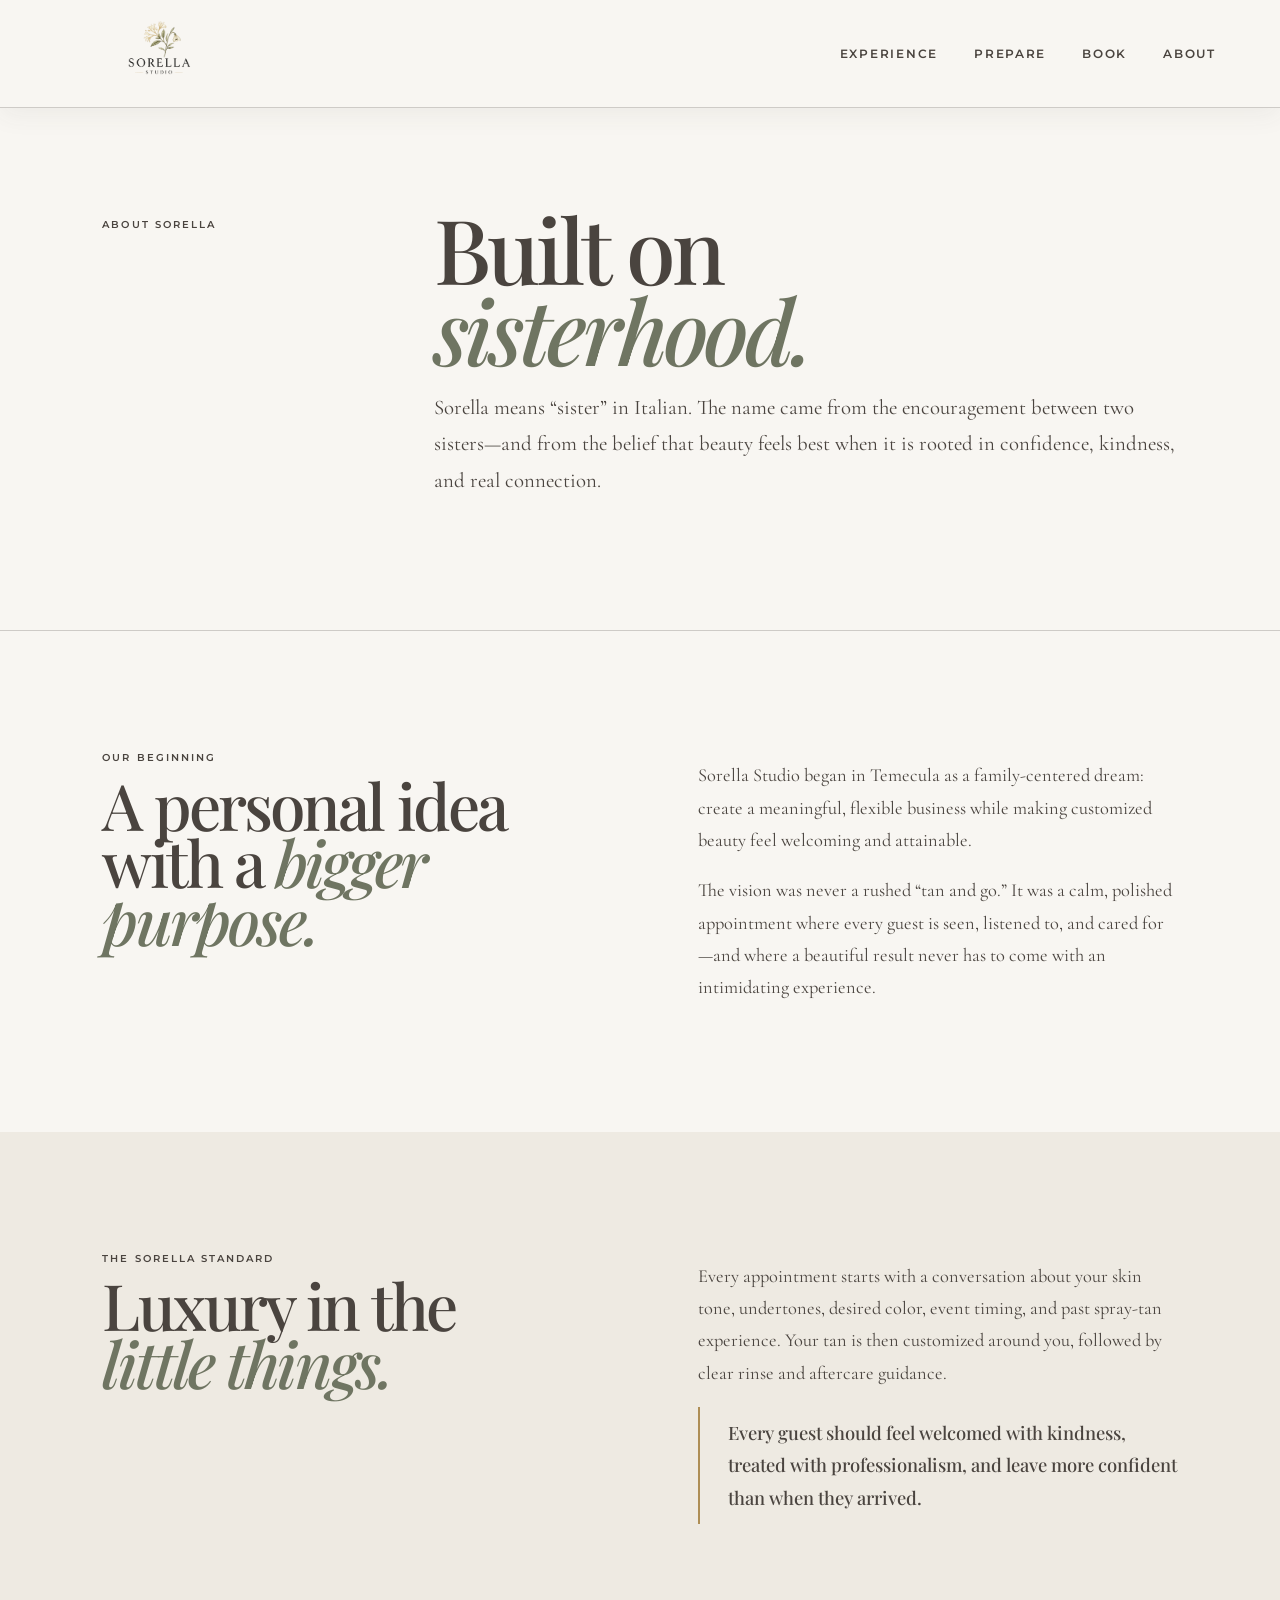
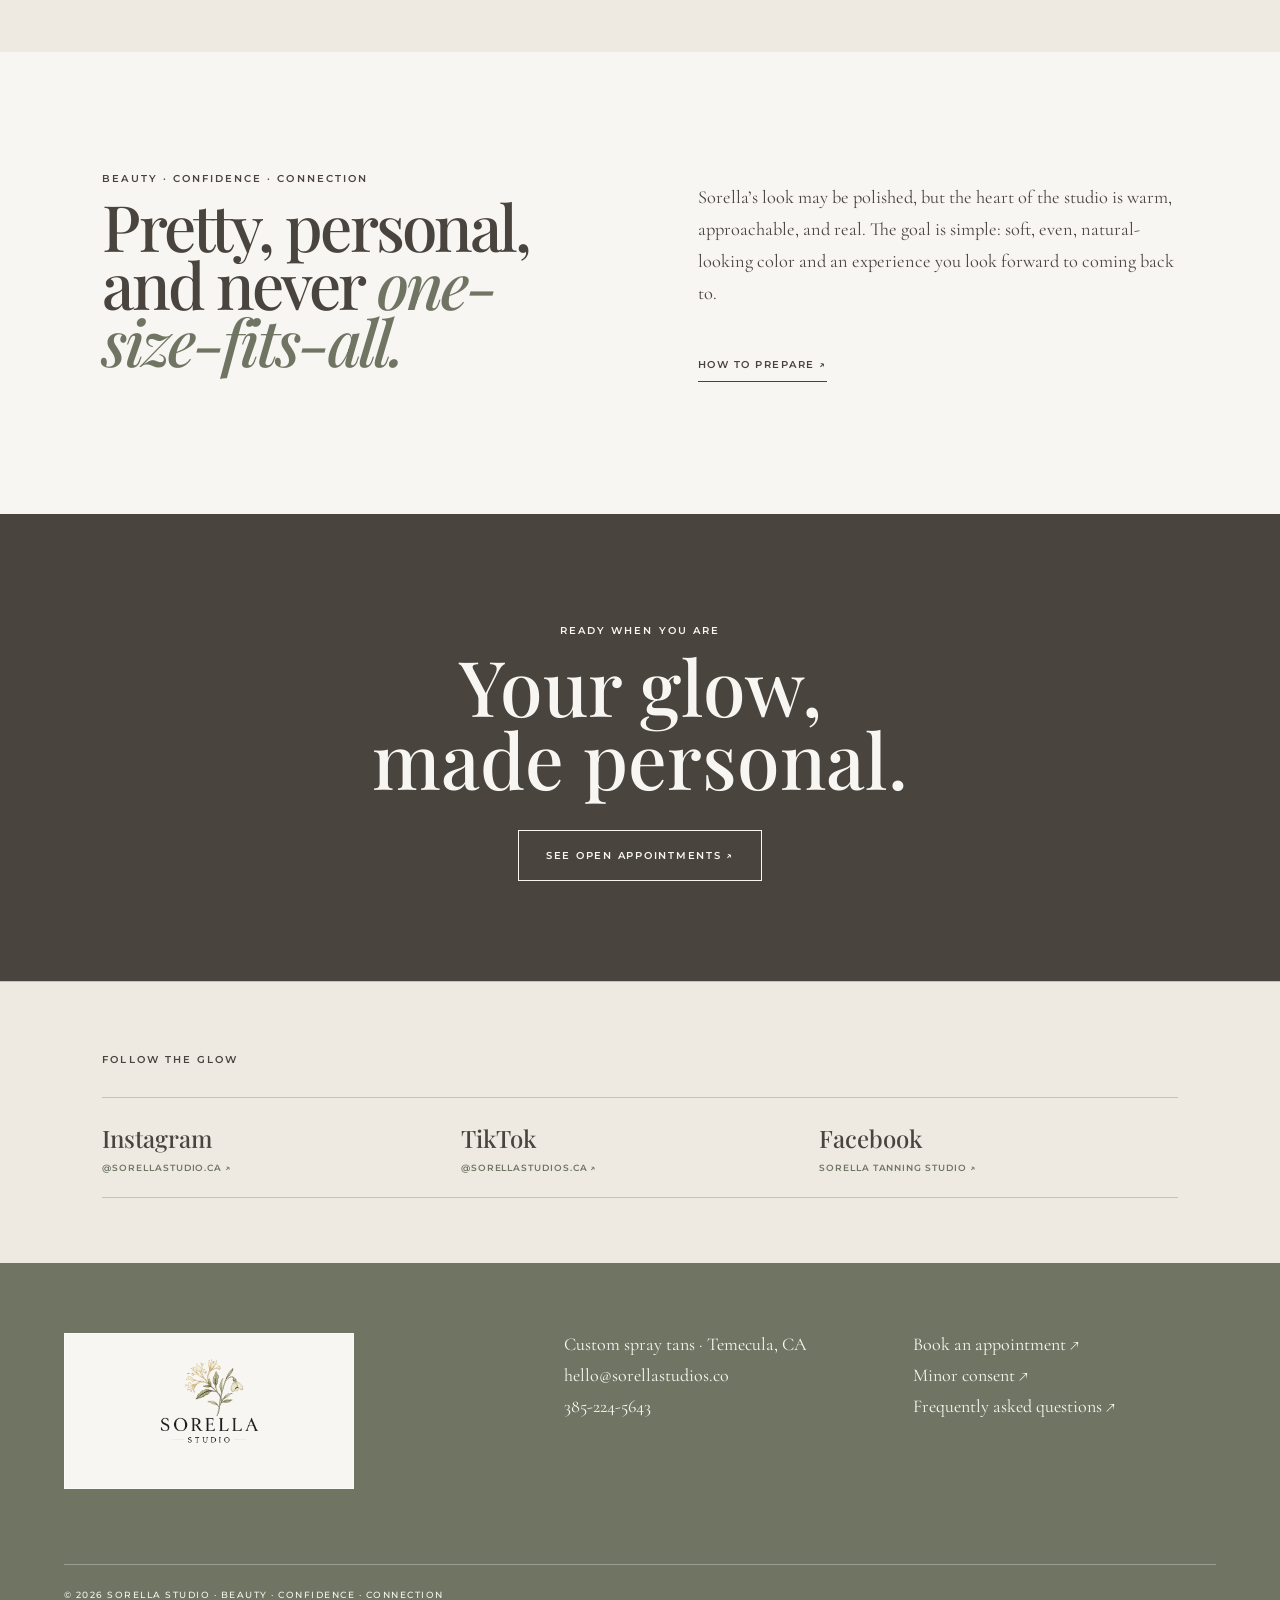
==== about.html @ 7b202d1c "Add About Sorella page" ====
<!doctype html>
<html lang="en">
<head>
  <meta charset="utf-8">
  <meta name="viewport" content="width=device-width,initial-scale=1">
  <title>About Sorella Studio | Temecula Spray Tans</title>
  <meta name="description" content="Meet the story and promise behind Sorella Studio, a warm, personalized custom spray-tan studio in Temecula, California.">
  <meta property="og:title" content="About Sorella Studio">
  <meta property="og:description" content="Beauty, confidence, and connection—made personal in Temecula, California.">
  <meta property="og:image" content="https://sorellastudios.co/sorella-logo.png">
  <link rel="stylesheet" href="styles.css">
</head>
<body>
  <main>
    <nav class="nav" aria-label="Main navigation">
      <a class="logo-link" href="index.html#top" aria-label="Sorella Studio home"><img src="sorella-logo-compact.png" alt="Sorella Studio"></a>
      <div class="navlinks"><a href="index.html#experience">Experience</a><a href="index.html#prepare">Prepare</a><a href="index.html#booking">Book</a><a href="about.html" aria-current="page">About</a></div>
    </nav>

    <section class="about-hero">
      <p class="section-no">ABOUT SORELLA</p>
      <div><h1>Built on<br><em>sisterhood.</em></h1><p>Sorella means “sister” in Italian. The name came from the encouragement between two sisters—and from the belief that beauty feels best when it is rooted in confidence, kindness, and real connection.</p></div>
    </section>

    <section class="about-block">
      <div><p class="section-no">OUR BEGINNING</p><h2>A personal idea<br>with a <em>bigger purpose.</em></h2></div>
      <div class="about-copy"><p>Sorella Studio began in Temecula as a family-centered dream: create a meaningful, flexible business while making customized beauty feel welcoming and attainable.</p><p>The vision was never a rushed “tan and go.” It was a calm, polished appointment where every guest is seen, listened to, and cared for—and where a beautiful result never has to come with an intimidating experience.</p></div>
    </section>

    <section class="about-block alt">
      <div><p class="section-no">THE SORELLA STANDARD</p><h2>Luxury in the<br><em>little things.</em></h2></div>
      <div class="about-copy"><p>Every appointment starts with a conversation about your skin tone, undertones, desired color, event timing, and past spray-tan experience. Your tan is then customized around you, followed by clear rinse and aftercare guidance.</p><p class="promise">Every guest should feel welcomed with kindness, treated with professionalism, and leave more confident than when they arrived.</p></div>
    </section>

    <section class="about-block">
      <div><p class="section-no">BEAUTY · CONFIDENCE · CONNECTION</p><h2>Pretty, personal,<br>and never <em>one-size-fits-all.</em></h2></div>
      <div class="about-copy"><p>Sorella’s look may be polished, but the heart of the studio is warm, approachable, and real. The goal is simple: soft, even, natural-looking color and an experience you look forward to coming back to.</p><a class="text-link" href="index.html#prepare">HOW TO PREPARE ↗</a></div>
    </section>

    <section class="about-cta"><p class="section-no">READY WHEN YOU ARE</p><h2>Your glow,<br>made personal.</h2><a class="book-now" href="https://calendar.app.google/5FwkDNFays5CYyWGA" target="_blank" rel="noreferrer">SEE OPEN APPOINTMENTS ↗</a></section>

    <section class="socials" aria-label="Sorella Studio social media">
      <p class="section-no">FOLLOW THE GLOW</p>
      <div><a href="https://www.instagram.com/sorellastudio.ca/" target="_blank" rel="noreferrer">Instagram <span>@sorellastudio.ca ↗</span></a><a href="https://www.tiktok.com/@sorellastudios.ca" target="_blank" rel="noreferrer">TikTok <span>@sorellastudios.ca ↗</span></a><a href="https://www.facebook.com/profile.php?id=61593218867321" target="_blank" rel="noreferrer">Facebook <span>Sorella Tanning Studio ↗</span></a></div>
    </section>

    <footer>
      <a class="footer-logo-card" href="index.html#top" aria-label="Sorella Studio home"><img class="footer-logo" src="sorella-logo-compact.png" alt="Sorella Studio"></a>
      <div><p>Custom spray tans · Temecula, CA</p><a href="mailto:hello@sorellastudios.co">hello@sorellastudios.co</a><a href="tel:+13852245643">385-224-5643</a></div>
      <div><a href="https://calendar.app.google/5FwkDNFays5CYyWGA" target="_blank" rel="noreferrer">Book an appointment ↗</a><a href="https://form.jotform.com/262334414962053" target="_blank" rel="noreferrer">Minor consent ↗</a><a href="index.html#faq">Frequently asked questions ↗</a></div>
      <span>© 2026 SORELLA STUDIO · BEAUTY · CONFIDENCE · CONNECTION</span>
    </footer>
  </main>
</body>
</html>
---- styles.css ----
@import url('https://fonts.googleapis.com/css2?family=Cormorant+Garamond:ital,wght@0,500;0,600;1,500&family=Montserrat:wght@400;500;600&family=Playfair+Display:ital,wght@0,500;1,500&display=swap');
:root{--cream:#f8f6f2;--paper:#eeeae2;--ink:#4a443f;--olive:#6f7562;--gold:#ae8e55;--line:rgba(74,68,63,.24)}
*{box-sizing:border-box}html{scroll-behavior:smooth;scroll-padding-top:125px}body{margin:0;background:var(--cream);color:var(--ink);font-family:'Cormorant Garamond',serif;font-size:18px}a{color:inherit;text-decoration:none}.section-no,.eyebrow{font:600 .64rem/1.4 'Montserrat',sans-serif;letter-spacing:.2em;text-transform:uppercase}
.nav{min-height:108px;padding:10px 5vw;display:flex;align-items:center;justify-content:space-between;border-bottom:1px solid var(--line);background:rgba(248,246,242,.97);position:sticky;top:0;width:100%;z-index:1000;box-shadow:0 8px 24px rgba(74,68,63,.06);backdrop-filter:blur(12px)}.logo-link{width:190px;height:82px;display:flex;align-items:center}.logo-link img{width:100%;height:100%;object-fit:contain}.navlinks{display:flex;align-items:center;gap:2.25rem;text-transform:uppercase;font:600 .78rem 'Montserrat',sans-serif;letter-spacing:.14em}.navlinks a{padding:18px 0;border-bottom:1px solid transparent}.navlinks a,.text-link,footer a{transition:color .2s,border-color .2s}.navlinks a:hover,.navlinks a:focus-visible,.text-link:hover,.text-link:focus-visible,footer a:hover,footer a:focus-visible{color:var(--gold);border-color:currentColor}a:focus-visible,summary:focus-visible{outline:2px solid var(--gold);outline-offset:5px}
.hero{min-height:680px;padding:80px 7vw 95px;display:grid;grid-template-columns:1.15fr .85fr;align-items:center;gap:7vw;position:relative;overflow:hidden}.hero:after{content:"";position:absolute;width:480px;height:480px;border:1px solid rgba(174,142,85,.45);border-radius:50%;right:-230px;bottom:-170px}.hero h1,.manifesto h2,.story h2,.prepare h2,.booking h2,.care h2,.consent h2,.faq h2,.about-hero h1,.about-block h2{font:500 clamp(4rem,8.5vw,7.7rem)/.9 'Playfair Display',serif;letter-spacing:-.045em;margin:34px 0}.hero h1 em,.manifesto h2 em,.story h2 em,.prepare h2 em,.care h2 em,.faq h2 em,.about-hero h1 em,.about-block h2 em{font-weight:500;color:var(--olive)}.lede{max-width:590px;font-size:1.25rem;line-height:1.65;margin:0 0 38px}.button{display:inline-flex;gap:48px;border-bottom:1px solid var(--ink);padding:15px 0;font:600 .72rem 'Montserrat',sans-serif;letter-spacing:.17em}.hero-mark{display:grid;place-items:center;position:relative;z-index:1}.hero-mark:before{content:"";position:absolute;width:min(35vw,430px);height:min(35vw,430px);border:1px solid var(--gold);border-radius:50%;opacity:.55}.hero-mark img{width:min(38vw,480px);height:auto;position:relative;z-index:1}
.manifesto{background:var(--olive);color:var(--cream);padding:120px 8vw;display:grid;grid-template-columns:.65fr 2fr;gap:7vw}.manifesto h2{font-size:clamp(3.8rem,7vw,6.9rem);margin-top:0}.manifesto h2 em{color:var(--cream)}.manifesto>div>p{max-width:690px;font-size:1.25rem;line-height:1.75}.experience-steps{display:grid;grid-template-columns:repeat(3,1fr);gap:1px;margin-top:55px;border:1px solid rgba(255,255,255,.32);background:rgba(255,255,255,.32)}.experience-steps>div{padding:28px 25px;background:var(--olive)}.experience-steps span{display:block;font:600 .58rem 'Montserrat',sans-serif;letter-spacing:.18em;opacity:.72}.experience-steps strong{display:block;margin:18px 0 8px;font:500 1.55rem 'Playfair Display',serif}.experience-steps p{margin:0!important;font-size:1rem!important;line-height:1.55!important}.story{padding:125px 8vw;display:grid;grid-template-columns:.65fr 2fr;gap:7vw;border-bottom:1px solid var(--line)}.story h2{font-size:clamp(3.5rem,6vw,6rem);margin:0 0 35px}.story p{max-width:700px;font-size:1.2rem;line-height:1.75}
.prepare,.care{padding:120px 8vw;display:grid;grid-template-columns:1fr 1fr;gap:9vw}.prepare h2,.care h2{font-size:clamp(3.5rem,6vw,5.9rem)}ol{list-style:none;margin:0;padding:25px 0}li{display:grid;grid-template-columns:52px 1fr;padding:24px 0;border-top:1px solid var(--line);line-height:1.55}li span{font:600 .62rem 'Montserrat',sans-serif;letter-spacing:.14em}.care{background:var(--paper)}
.booking{background:var(--ink);color:var(--cream);padding:115px 8vw;text-align:center}.price{font:500 clamp(8rem,19vw,15rem)/.85 'Playfair Display',serif;color:var(--cream);margin-top:28px}.booking h2{font-size:clamp(2.8rem,5vw,4.8rem);margin:18px 0}.booking>p{font-size:1.2rem}.book-now{display:block;width:max-content;margin:36px auto 0;padding:18px 27px;border:1px solid var(--cream);font:600 .64rem 'Montserrat',sans-serif;letter-spacing:.17em;transition:.2s}.book-now:hover{background:var(--cream);color:var(--ink)}.booking-note{max-width:620px;margin:24px auto 0!important;font-size:.94rem!important;opacity:.8}
.consent{padding:110px 8vw;display:grid;grid-template-columns:1fr 1fr;gap:9vw}.consent h2{font-size:clamp(3.3rem,5vw,5rem)}.consent-copy{padding-top:35px}.consent-copy p{line-height:1.7}.text-link{display:inline-block;margin:20px 0;border-bottom:1px solid;padding:10px 0;font:600 .63rem 'Montserrat',sans-serif;letter-spacing:.15em}.adult-note{font-size:.96rem;color:var(--olive)}
.faq{padding:115px 8vw;background:var(--cream);display:grid;grid-template-columns:.9fr 1.1fr;gap:9vw;border-top:1px solid var(--line)}.faq h2{font-size:clamp(3.4rem,5.7vw,5.8rem)}.faq-list{padding-top:20px}.faq details{border-top:1px solid var(--line);padding:22px 0}.faq details:last-child{border-bottom:1px solid var(--line)}.faq summary{cursor:pointer;list-style:none;font:500 1.35rem/1.3 'Playfair Display',serif;padding-right:35px;position:relative}.faq summary::-webkit-details-marker{display:none}.faq summary:after{content:"+";position:absolute;right:4px;top:-3px;font:400 1.6rem 'Montserrat',sans-serif;color:var(--olive)}.faq details[open] summary:after{content:"–"}.faq details p{max-width:650px;line-height:1.7;margin:18px 35px 3px 0}
.socials{padding:60px 8vw 65px;border-top:1px solid var(--line);background:var(--paper)}.socials>div{display:grid;grid-template-columns:repeat(3,1fr);margin-top:30px;border-top:1px solid var(--line)}.socials a{display:flex;flex-direction:column;gap:8px;padding:24px 20px 24px 0;border-bottom:1px solid var(--line);font:500 1.5rem 'Playfair Display',serif}.socials a span{font:600 .58rem 'Montserrat',sans-serif;letter-spacing:.1em;text-transform:uppercase;color:var(--olive)}
footer{background:var(--olive);color:var(--cream);padding:70px 5vw 30px;display:grid;grid-template-columns:1.5fr 1fr 1fr;gap:45px;align-items:start}.footer-logo-card{width:min(290px,100%);min-height:155px;display:grid;place-items:center;background:var(--cream);padding:12px 18px;border:1px solid rgba(255,255,255,.55)}.footer-logo{display:block;width:100%;height:130px;object-fit:contain;filter:none;opacity:1}footer div{display:flex;flex-direction:column;gap:9px}footer p{margin:0}footer span{grid-column:1/-1;border-top:1px solid rgba(255,255,255,.3);padding-top:24px;font:500 .55rem 'Montserrat',sans-serif;letter-spacing:.17em;margin-top:30px}
.about-hero{padding:100px 8vw 110px;display:grid;grid-template-columns:.65fr 2fr;gap:7vw;border-bottom:1px solid var(--line)}.about-hero h1{font-size:clamp(4rem,7vw,7rem);margin:0}.about-hero p:last-child{max-width:760px;font-size:1.3rem;line-height:1.75}.about-block{padding:110px 8vw;display:grid;grid-template-columns:1fr 1fr;gap:9vw}.about-block.alt{background:var(--paper)}.about-block h2{font-size:clamp(3.2rem,5vw,5.3rem);margin-top:0}.about-copy p{font-size:1.15rem;line-height:1.75}.promise{border-left:2px solid var(--gold);padding:10px 0 10px 28px;font:500 1.55rem/1.5 'Playfair Display',serif}.about-cta{padding:100px 8vw;text-align:center;background:var(--ink);color:var(--cream)}.about-cta h2{font:500 clamp(3.4rem,6vw,6rem)/.95 'Playfair Display',serif;margin:0 0 35px}.about-cta .book-now{border-color:var(--cream)}
@media(max-width:800px){html{scroll-padding-top:120px}.nav{min-height:112px;padding:7px 4vw 10px;flex-direction:column;justify-content:center;gap:1px}.logo-link{width:132px;height:61px}.navlinks{width:100%;justify-content:space-around;gap:.35rem;font-size:.65rem;letter-spacing:.08em}.navlinks a{padding:8px 2px}.hero{min-height:0;padding:65px 7vw 70px;grid-template-columns:1fr;gap:24px}.hero h1{font-size:clamp(3.4rem,18vw,4.6rem)}.hero-mark{order:-1;justify-content:start}.hero-mark:before{width:220px;height:220px}.hero-mark img{width:240px}.manifesto,.story,.prepare,.care,.consent,.faq,.about-hero,.about-block,footer{grid-template-columns:1fr}.manifesto,.story,.prepare,.care,.consent,.faq,.about-hero,.about-block{padding:78px 7vw}.manifesto h2,.story h2{margin-top:38px}.prepare,.care,.consent,.faq,.about-hero,.about-block{gap:20px}.experience-steps{grid-template-columns:1fr}.booking{padding:85px 6vw}.book-now{max-width:100%;text-align:center}.faq-list{padding-top:5px}.socials{padding:55px 7vw}.socials>div{grid-template-columns:1fr}.footer-logo-card{width:240px}.footer-logo{height:120px}footer p{margin:0}}
@media(max-width:380px){.navlinks{font-size:.59rem}.hero h1{font-size:3.35rem}.hero-mark:before{width:190px;height:190px}.hero-mark img{width:210px}.price{font-size:7rem}.manifesto h2,.story h2,.prepare h2,.care h2,.consent h2,.faq h2{font-size:3.15rem}}
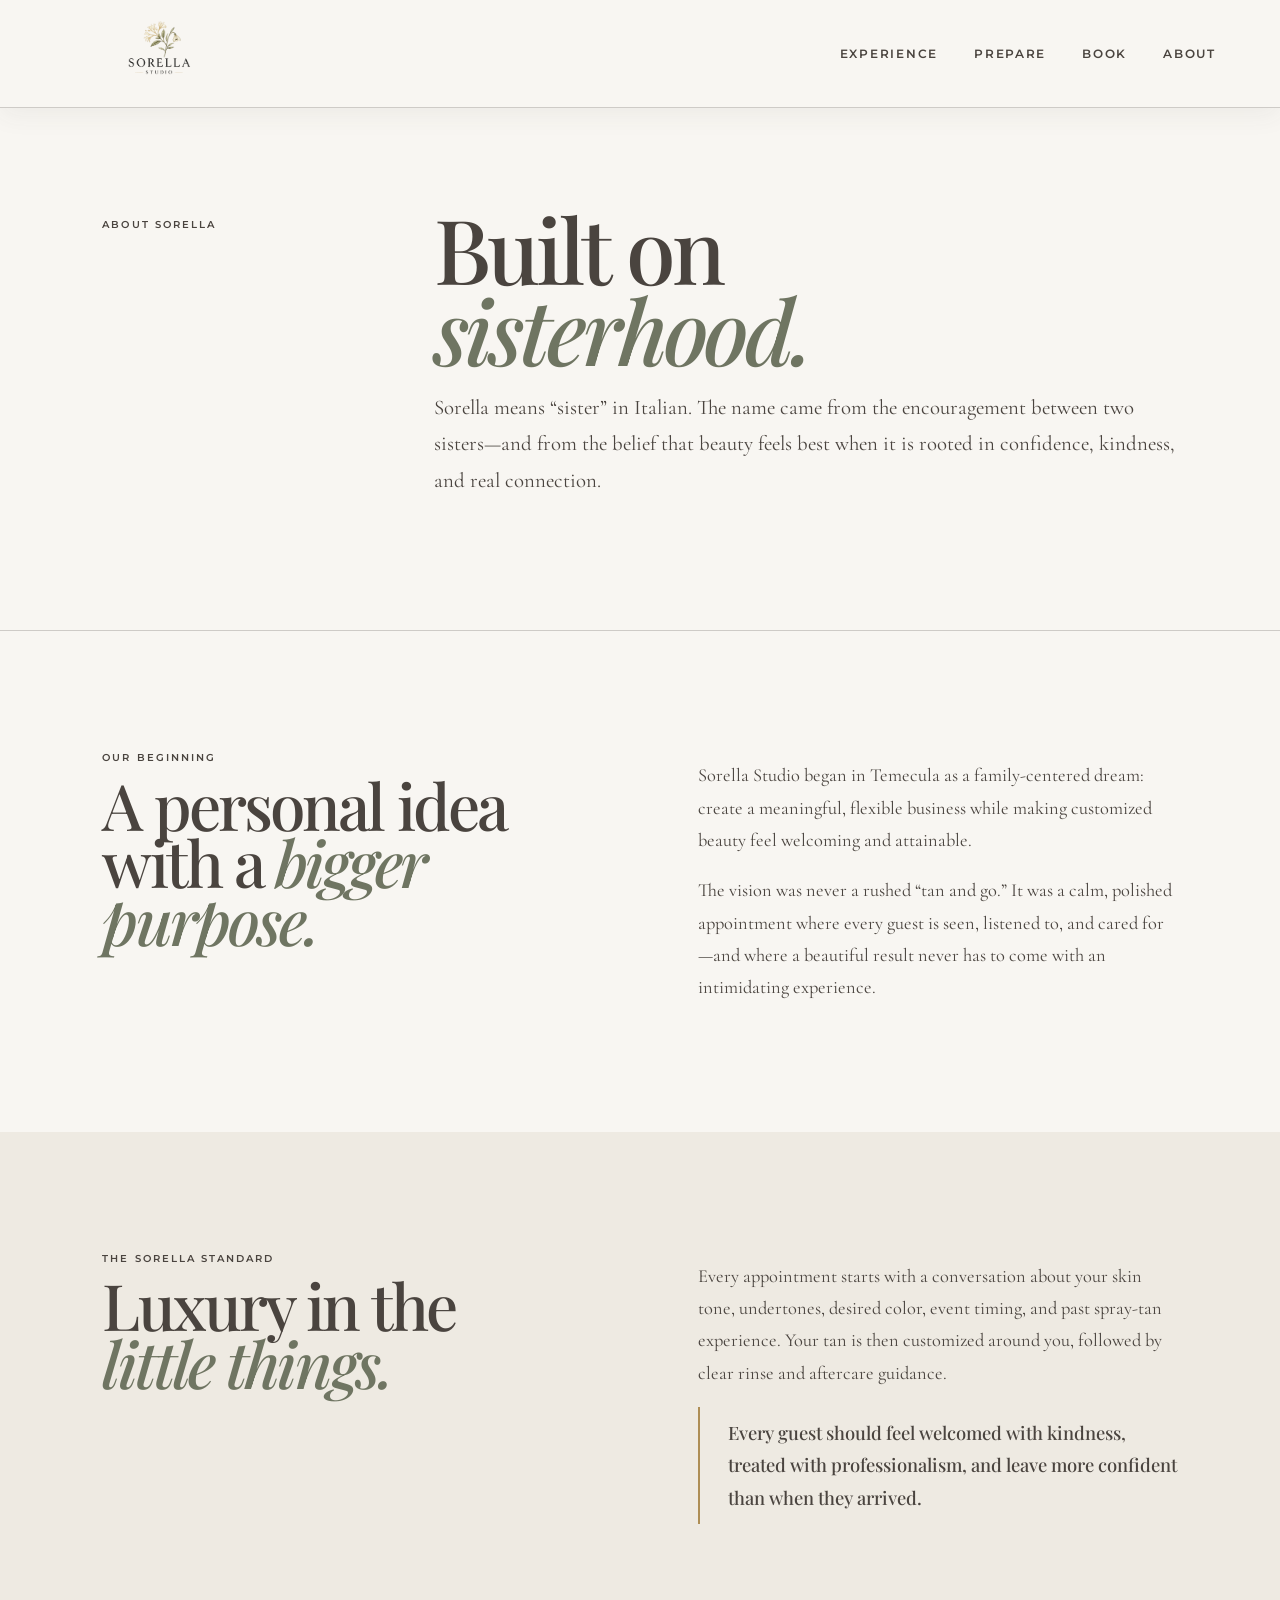
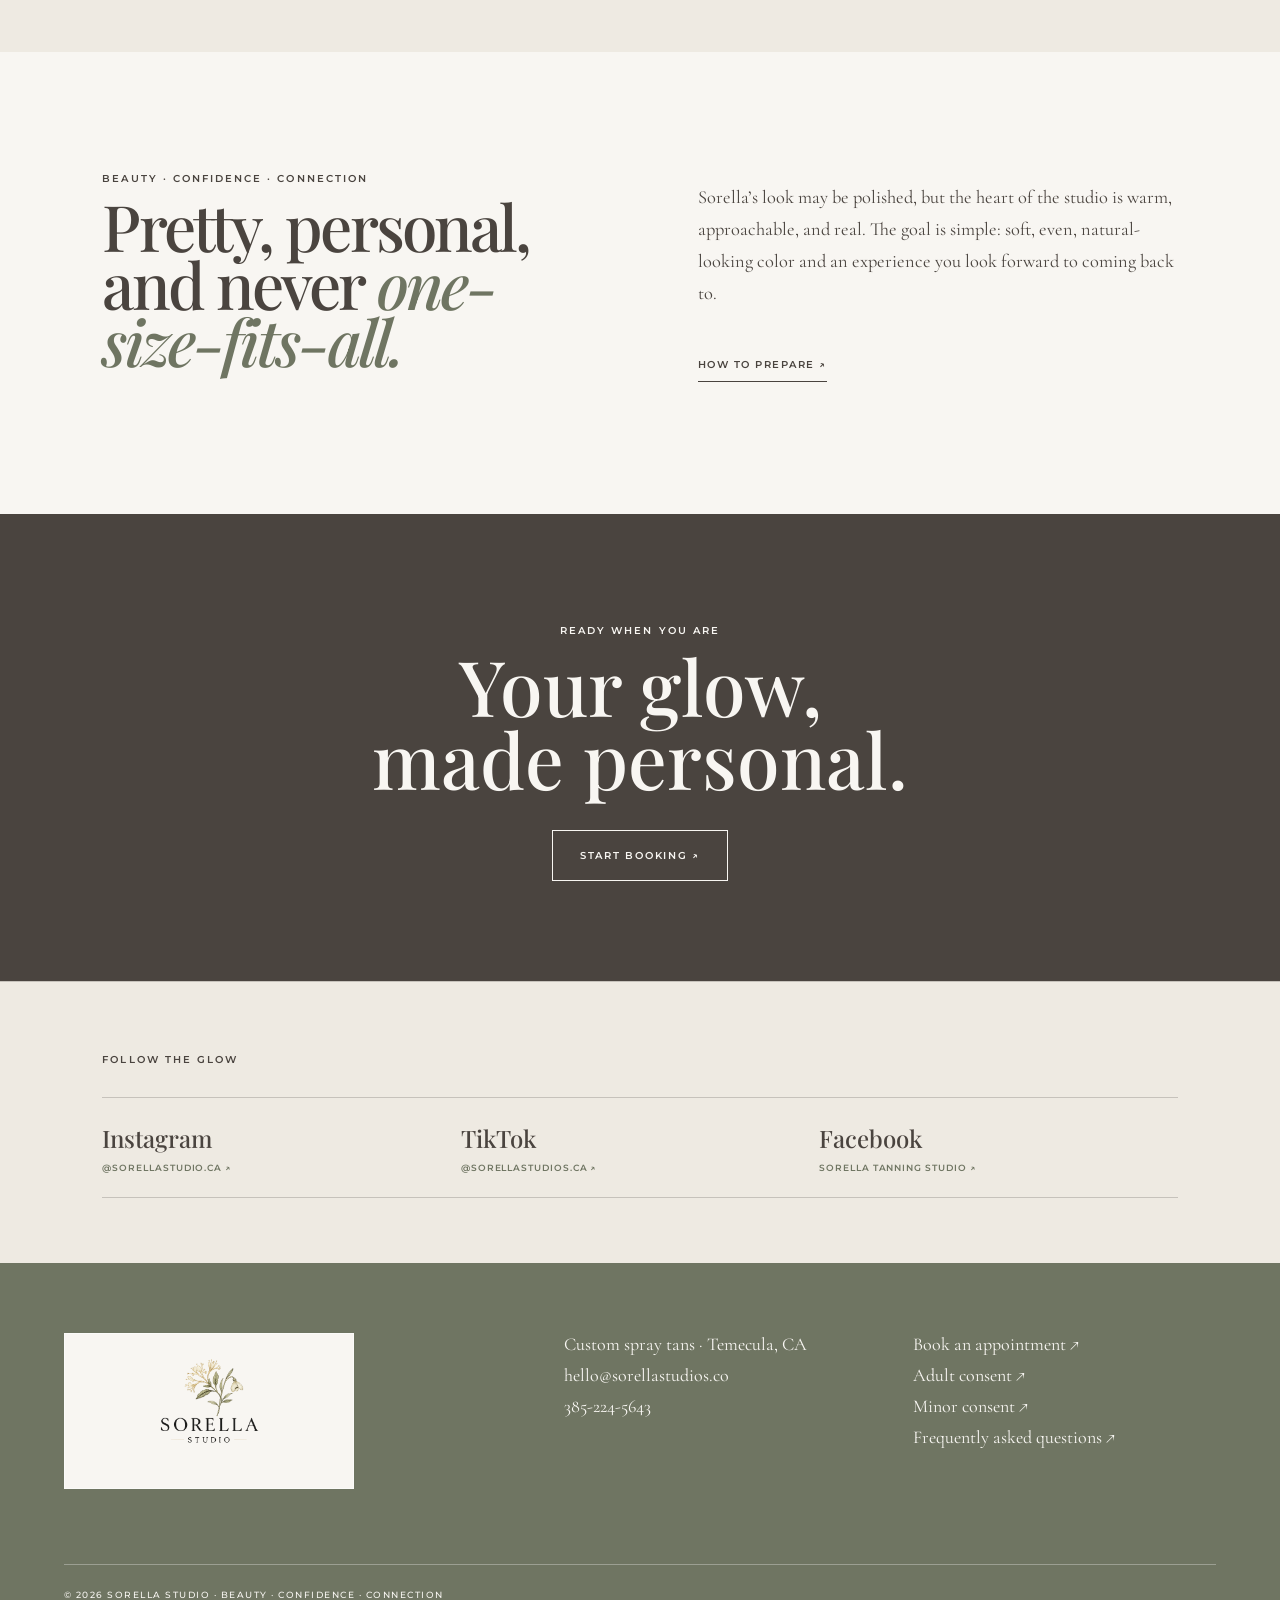
==== commit 6395de25: "Link about page to consent booking flow" ====
--- a/about.html
+++ b/about.html
@@ -14,7 +14,7 @@
   <main>
     <nav class="nav" aria-label="Main navigation">
       <a class="logo-link" href="index.html#top" aria-label="Sorella Studio home"><img src="sorella-logo-compact.png" alt="Sorella Studio"></a>
-      <div class="navlinks"><a href="index.html#experience">Experience</a><a href="index.html#prepare">Prepare</a><a href="index.html#booking">Book</a><a href="about.html" aria-current="page">About</a></div>
+      <div class="navlinks"><a href="index.html#experience">Experience</a><a href="index.html#prepare">Prepare</a><a href="book.html">Book</a><a href="about.html" aria-current="page">About</a></div>
     </nav>
 
     <section class="about-hero">
@@ -37,7 +37,7 @@
       <div class="about-copy"><p>Sorella’s look may be polished, but the heart of the studio is warm, approachable, and real. The goal is simple: soft, even, natural-looking color and an experience you look forward to coming back to.</p><a class="text-link" href="index.html#prepare">HOW TO PREPARE ↗</a></div>
     </section>
 
-    <section class="about-cta"><p class="section-no">READY WHEN YOU ARE</p><h2>Your glow,<br>made personal.</h2><a class="book-now" href="https://calendar.app.google/5FwkDNFays5CYyWGA" target="_blank" rel="noreferrer">SEE OPEN APPOINTMENTS ↗</a></section>
+    <section class="about-cta"><p class="section-no">READY WHEN YOU ARE</p><h2>Your glow,<br>made personal.</h2><a class="book-now" href="book.html">START BOOKING ↗</a></section>
 
     <section class="socials" aria-label="Sorella Studio social media">
       <p class="section-no">FOLLOW THE GLOW</p>
@@ -47,7 +47,7 @@
     <footer>
       <a class="footer-logo-card" href="index.html#top" aria-label="Sorella Studio home"><img class="footer-logo" src="sorella-logo-compact.png" alt="Sorella Studio"></a>
       <div><p>Custom spray tans · Temecula, CA</p><a href="mailto:hello@sorellastudios.co">hello@sorellastudios.co</a><a href="tel:+13852245643">385-224-5643</a></div>
-      <div><a href="https://calendar.app.google/5FwkDNFays5CYyWGA" target="_blank" rel="noreferrer">Book an appointment ↗</a><a href="https://form.jotform.com/262334414962053" target="_blank" rel="noreferrer">Minor consent ↗</a><a href="index.html#faq">Frequently asked questions ↗</a></div>
+      <div><a href="book.html">Book an appointment ↗</a><a href="https://form.jotform.com/262337953094060" target="_blank" rel="noreferrer">Adult consent ↗</a><a href="https://form.jotform.com/262334414962053" target="_blank" rel="noreferrer">Minor consent ↗</a><a href="index.html#faq">Frequently asked questions ↗</a></div>
       <span>© 2026 SORELLA STUDIO · BEAUTY · CONFIDENCE · CONNECTION</span>
     </footer>
   </main>
